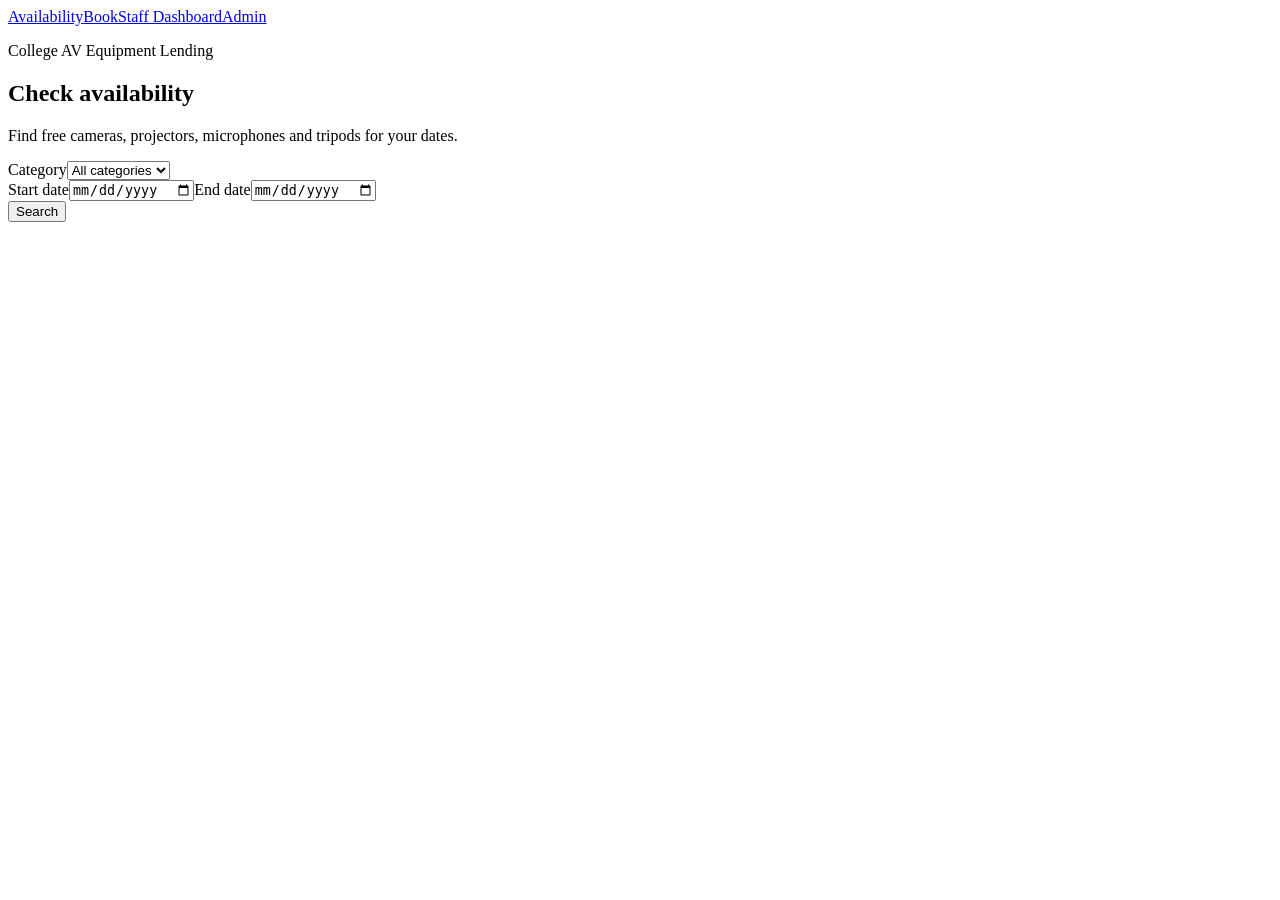
==== static/index.html @ 8ceec08a "Phase 11: Add availability frontend page" ====
<!doctype html><html><head><meta charset="utf-8"><meta name="viewport" content="width=device-width, initial-scale=1"><title>AV Room — Availability</title><link rel="stylesheet" href="/static/css/styles.css"></head><body><main class="container"><nav><a href="/static/index.html">Availability</a><a href="/static/book.html">Book</a><a href="/static/dashboard.html">Staff Dashboard</a><a href="/admin/">Admin</a></nav><section class="hero"><p class="eyebrow">College AV Equipment Lending</p><h1>Check availability</h1><p>Find free cameras, projectors, microphones and tripods for your dates.</p></section><section class="panel"><form id="availability-form"><label>Category<select id="category"><option value="">All categories</option><option value="DSLR">DSLR</option><option value="Projector">Projector</option><option value="Mic">Mic</option><option value="Tripod">Tripod</option></select></label><div class="grid-2"><label>Start date<input type="date" id="start_date" required></label><label>End date<input type="date" id="end_date" required></label></div><button class="button" type="submit">Search</button></form><div id="message" class="message hidden"></div><div id="results" class="cards"></div></section></main><script src="/static/js/api.js"></script><script src="/static/js/availability.js"></script></body></html>
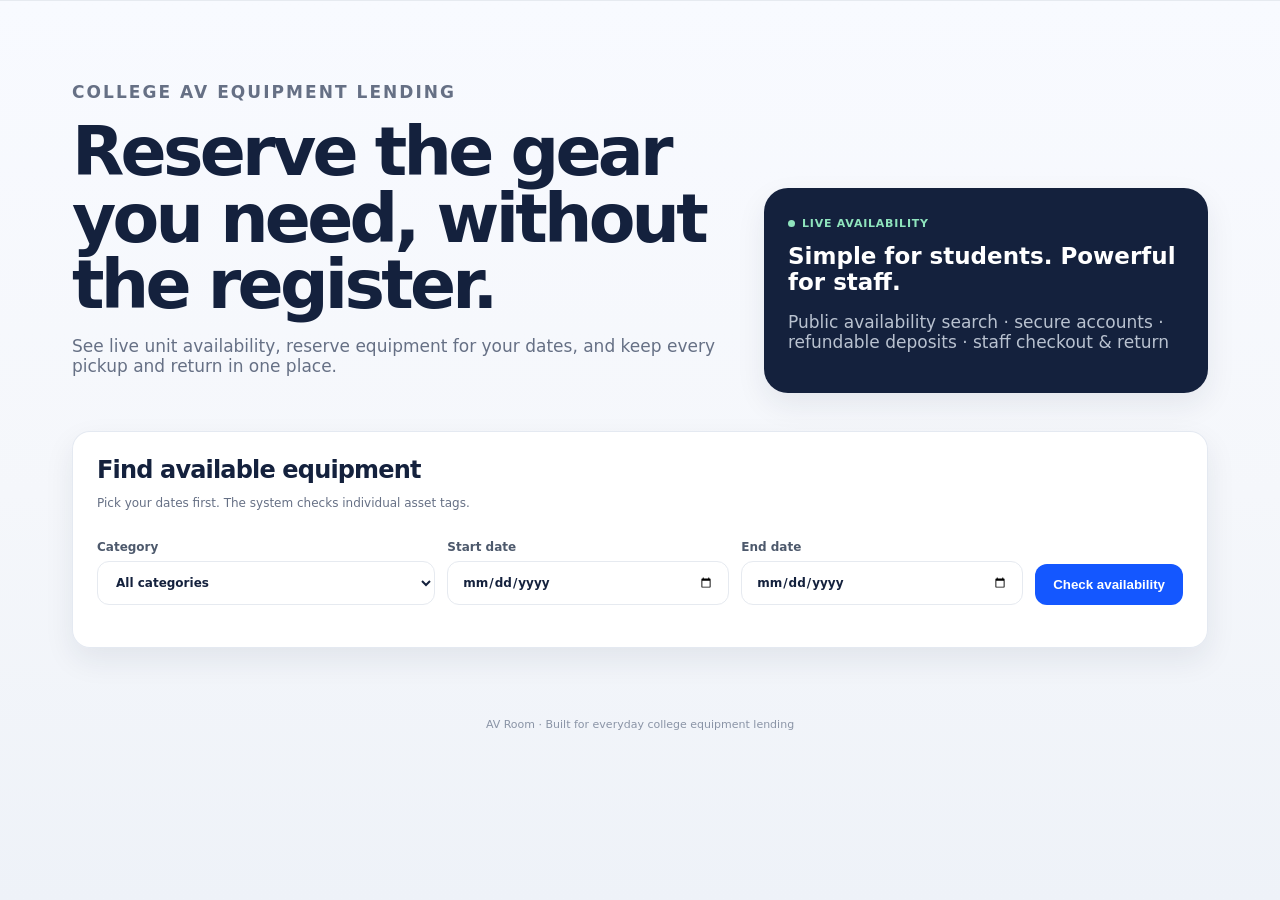
==== commit 9e112596: "Phase 14: Redesign public availability homepage" ====
--- a/static/index.html
+++ b/static/index.html
@@ -1 +1 @@
-<!doctype html><html><head><meta charset="utf-8"><meta name="viewport" content="width=device-width, initial-scale=1"><title>AV Room — Availability</title><link rel="stylesheet" href="/static/css/styles.css"></head><body><main class="container"><nav><a href="/static/index.html">Availability</a><a href="/static/book.html">Book</a><a href="/static/dashboard.html">Staff Dashboard</a><a href="/admin/">Admin</a></nav><section class="hero"><p class="eyebrow">College AV Equipment Lending</p><h1>Check availability</h1><p>Find free cameras, projectors, microphones and tripods for your dates.</p></section><section class="panel"><form id="availability-form"><label>Category<select id="category"><option value="">All categories</option><option value="DSLR">DSLR</option><option value="Projector">Projector</option><option value="Mic">Mic</option><option value="Tripod">Tripod</option></select></label><div class="grid-2"><label>Start date<input type="date" id="start_date" required></label><label>End date<input type="date" id="end_date" required></label></div><button class="button" type="submit">Search</button></form><div id="message" class="message hidden"></div><div id="results" class="cards"></div></section></main><script src="/static/js/api.js"></script><script src="/static/js/availability.js"></script></body></html>
+<!doctype html><html lang="en"><head><meta charset="utf-8"><meta name="viewport" content="width=device-width,initial-scale=1"><meta name="description" content="Reserve college cameras, projectors, microphones and tripods online."><title>AV Room — Equipment Lending</title><link rel="stylesheet" href="/static/css/styles.css"></head><body><nav class="navbar" id="navbar"></nav><main class="container"><section class="hero"><div><p class="eyebrow">College AV equipment lending</p><h1>Reserve the gear you need, without the register.</h1><p>See live unit availability, reserve equipment for your dates, and keep every pickup and return in one place.</p></div><div class="hero-card"><div class="status" style="color:#8fe4bd">Live availability</div><h3 style="font-size:23px;margin:12px 0 8px">Simple for students. Powerful for staff.</h3><p class="tiny">Public availability search · secure accounts · refundable deposits · staff checkout & return</p></div></section><section class="panel"><div class="section-head"><div><h2>Find available equipment</h2><p class="tiny">Pick your dates first. The system checks individual asset tags.</p></div></div><form id="availability-form" class="search-grid"><label>Category<select id="category"><option value="">All categories</option><option>DSLR</option><option>Projector</option><option>Mic</option><option>Tripod</option></select></label><label>Start date<input type="date" id="start_date" required></label><label>End date<input type="date" id="end_date" required></label><button class="button" id="searchBtn" type="submit">Check availability</button></form><div id="searchAlert" class="alert"></div><div id="results" class="cards"></div></section></main><div class="footer">AV Room · Built for everyday college equipment lending</div><script src="/static/js/api.js"></script><script src="/static/js/availability.js"></script></body></html>
--- a/static/css/styles.css
+++ b/static/css/styles.css
@@ -0,0 +1 @@
+:root{--bg:#f5f7fb;--surface:#fff;--ink:#14213d;--muted:#667085;--line:#e6eaf0;--brand:#1457ff;--brand-2:#0d47d9;--soft:#edf3ff;--ok:#138a56;--warn:#c97a00;--danger:#cf3d4f;--shadow:0 12px 30px rgba(20,33,61,.08);--radius:18px}*{box-sizing:border-box}body{margin:0;background:linear-gradient(180deg,#f8faff 0,#f5f7fb 55%,#eef2f8 100%);color:var(--ink);font-family:Inter,ui-sans-serif,system-ui,-apple-system,BlinkMacSystemFont,"Segoe UI",sans-serif;min-height:100vh}a{color:inherit;text-decoration:none}.nav-inner{max-width:1180px;margin:auto;display:flex;align-items:center;gap:24px;padding:16px 22px}.navbar{position:sticky;top:0;background:rgba(255,255,255,.88);backdrop-filter:blur(16px);border-bottom:1px solid var(--line);z-index:20}.brand{display:flex;align-items:center;gap:10px;font-weight:800;letter-spacing:-.02em}.brand-mark{width:36px;height:36px;border-radius:11px;display:grid;place-items:center;background:var(--ink);color:#fff;font-size:12px}.nav-links{display:flex;gap:18px;margin-right:auto;color:#596579;font-size:14px}.nav-links a:hover{color:var(--brand)}.nav-account{display:flex;align-items:center;gap:12px}.user-pill{display:flex;align-items:center;gap:8px;font-size:13px}.user-pill b{background:var(--soft);color:var(--brand);border-radius:999px;padding:3px 8px;font-size:11px}.avatar{width:30px;height:30px;border-radius:50%;background:#dce7ff;color:var(--brand);display:grid;place-items:center;font-weight:800}.menu-toggle{display:none;border:0;background:none;font-size:22px}.container{max-width:1180px;margin:0 auto;padding:42px 22px 70px}.hero{display:grid;grid-template-columns:1.2fr .8fr;gap:26px;align-items:end;padding:22px 0 38px}.eyebrow{color:var(--brand);text-transform:uppercase;letter-spacing:.12em;font-size:11px;font-weight:800}.hero h1{font-size:clamp(38px,6vw,68px);line-height:.98;letter-spacing:-.055em;margin:8px 0 16px;max-width:760px}.hero p{color:var(--muted);font-size:17px;max-width:650px}.hero-card{padding:24px;background:var(--ink);color:#fff;border-radius:24px;box-shadow:var(--shadow)}.hero-card .tiny{color:#b9c2d0}.panel,.card{background:rgba(255,255,255,.94);border:1px solid rgba(226,231,240,.9);border-radius:var(--radius);box-shadow:var(--shadow);padding:24px}.section-head{display:flex;justify-content:space-between;align-items:end;gap:18px;margin-bottom:18px}.section-head h2,.page-title{margin:0;letter-spacing:-.035em}.page-sub{color:var(--muted);margin:7px 0 24px}.search-grid{display:grid;grid-template-columns:1.2fr 1fr 1fr auto;gap:12px;align-items:end}label{display:grid;gap:7px;color:#4d596c;font-size:12px;font-weight:700}input,select{width:100%;border:1px solid var(--line);border-radius:12px;background:#fff;padding:13px 14px;font:inherit;color:var(--ink);outline:none}input:focus,select:focus{border-color:#94afff;box-shadow:0 0 0 3px #edf3ff}.button{appearance:none;border:0;border-radius:12px;background:var(--brand);color:#fff;padding:13px 18px;font-weight:800;cursor:pointer;transition:.15s}.button:hover{background:var(--brand-2);transform:translateY(-1px)}.button:disabled{opacity:.55;cursor:not-allowed;transform:none}.button-secondary{background:#fff;color:var(--ink);border:1px solid var(--line)}.button-danger{background:#fff;color:var(--danger);border:1px solid #f1c6cd}.button-small{padding:9px 13px;font-size:12px}.link-button{border:0;background:none;color:#596579;cursor:pointer;font:inherit;font-size:13px}.cards{display:grid;grid-template-columns:repeat(3,minmax(0,1fr));gap:14px;margin-top:18px}.equipment-card{padding:20px;background:#fff;border:1px solid var(--line);border-radius:16px;display:flex;flex-direction:column;gap:14px}.equipment-card h3{margin:0;font-size:17px}.meta{display:flex;gap:7px;flex-wrap:wrap}.chip{padding:5px 8px;border-radius:999px;background:#f1f4f8;color:#596579;font-size:11px;font-weight:800}.price-row{display:flex;justify-content:space-between;gap:12px;padding-top:12px;border-top:1px solid var(--line)}.status{display:inline-flex;align-items:center;gap:7px;font-size:11px;font-weight:800;text-transform:uppercase;letter-spacing:.07em}.status::before{content:"";width:7px;height:7px;border-radius:50%;background:currentColor}.status.ok{color:var(--ok)}.status.warn{color:var(--warn)}.status.danger{color:var(--danger)}.muted,.tiny{color:var(--muted)}.tiny{font-size:12px}.hidden{display:none!important}.empty{padding:36px;text-align:center;border:1px dashed #ccd3df;border-radius:15px;color:var(--muted)}.alert{display:none;padding:12px 14px;border-radius:12px;margin:12px 0;font-size:13px}.alert.show{display:block}.alert.error{background:#fff0f2;color:#a42b3d;border:1px solid #ffd5db}.alert.success{background:#ecfbf4;color:#0b7548;border:1px solid #c9f1dd}.form-grid{display:grid;grid-template-columns:1fr 1fr;gap:15px}.form-stack{display:grid;gap:15px}.auth-wrap{min-height:calc(100vh - 70px);display:grid;place-items:center;padding:30px 0}.auth-card{width:min(460px,100%)}.tabs{display:grid;grid-template-columns:1fr 1fr;background:#f1f4f8;border-radius:12px;padding:4px;margin-bottom:22px}.tab{border:0;background:transparent;padding:10px;border-radius:9px;cursor:pointer;font-weight:800;color:var(--muted)}.tab.active{background:#fff;color:var(--ink);box-shadow:0 2px 8px rgba(20,33,61,.08)}.password-hint{font-size:11px;color:var(--muted);margin-top:-6px}.booking-layout{display:grid;grid-template-columns:1fr .55fr;gap:22px}.summary{position:sticky;top:95px;height:max-content}.summary-item{display:flex;justify-content:space-between;gap:12px;padding:11px 0;border-bottom:1px solid var(--line)}.summary-item:last-child{border-bottom:0}.table-wrap{overflow:auto}.table{width:100%;border-collapse:collapse;font-size:13px}.table th,.table td{text-align:left;padding:14px 10px;border-bottom:1px solid var(--line);white-space:nowrap}.table th{font-size:11px;text-transform:uppercase;letter-spacing:.08em;color:var(--muted)}.actions{display:flex;gap:7px;flex-wrap:wrap}.stats{display:grid;grid-template-columns:repeat(4,1fr);gap:12px;margin-bottom:18px}.stat{padding:18px;background:#fff;border:1px solid var(--line);border-radius:15px}.stat .num{font-size:27px;font-weight:850;letter-spacing:-.04em}.stat .label{font-size:11px;color:var(--muted);margin-top:4px}.modal{position:fixed;inset:0;background:rgba(14,24,44,.5);display:none;place-items:center;z-index:40;padding:18px}.modal.show{display:grid}.modal-card{width:min(520px,100%);background:#fff;border-radius:20px;padding:24px;box-shadow:0 20px 70px rgba(0,0,0,.2)}.modal-head{display:flex;justify-content:space-between;gap:12px;align-items:start}.close{border:0;background:#f2f4f7;width:34px;height:34px;border-radius:50%;cursor:pointer}.modal-actions{display:flex;justify-content:flex-end;gap:9px;margin-top:20px}#toastHost{position:fixed;right:18px;bottom:18px;z-index:100;display:grid;gap:9px}.toast{max-width:360px;background:#172033;color:#fff;padding:13px 15px;border-radius:12px;box-shadow:var(--shadow);font-size:13px;opacity:0;transform:translateY(10px);transition:.25s}.toast.show{opacity:1;transform:none}.toast.success{background:#0d7548}.toast.error{background:#a42b3d}.footer{max-width:1180px;margin:0 auto;padding:0 22px 28px;color:#8a94a6;font-size:11px;text-align:center}@media(max-width:900px){.hero{grid-template-columns:1fr}.cards{grid-template-columns:repeat(2,minmax(0,1fr))}.search-grid{grid-template-columns:1fr 1fr}.booking-layout{grid-template-columns:1fr}.summary{position:static}.stats{grid-template-columns:repeat(2,1fr)}}@media(max-width:650px){.nav-inner{padding:12px 16px}.nav-links{display:none;position:absolute;left:0;right:0;top:61px;background:#fff;border-bottom:1px solid var(--line);padding:14px 18px;flex-direction:column}.navbar.open .nav-links{display:flex}.user-pill{display:none}.menu-toggle{display:block}.container{padding:28px 16px 55px}.cards{grid-template-columns:1fr}.search-grid,.form-grid,.stats{grid-template-columns:1fr}.hero h1{font-size:45px}.panel,.card{padding:18px}.table{font-size:12px}.table th,.table td{padding:11px 8px}}
